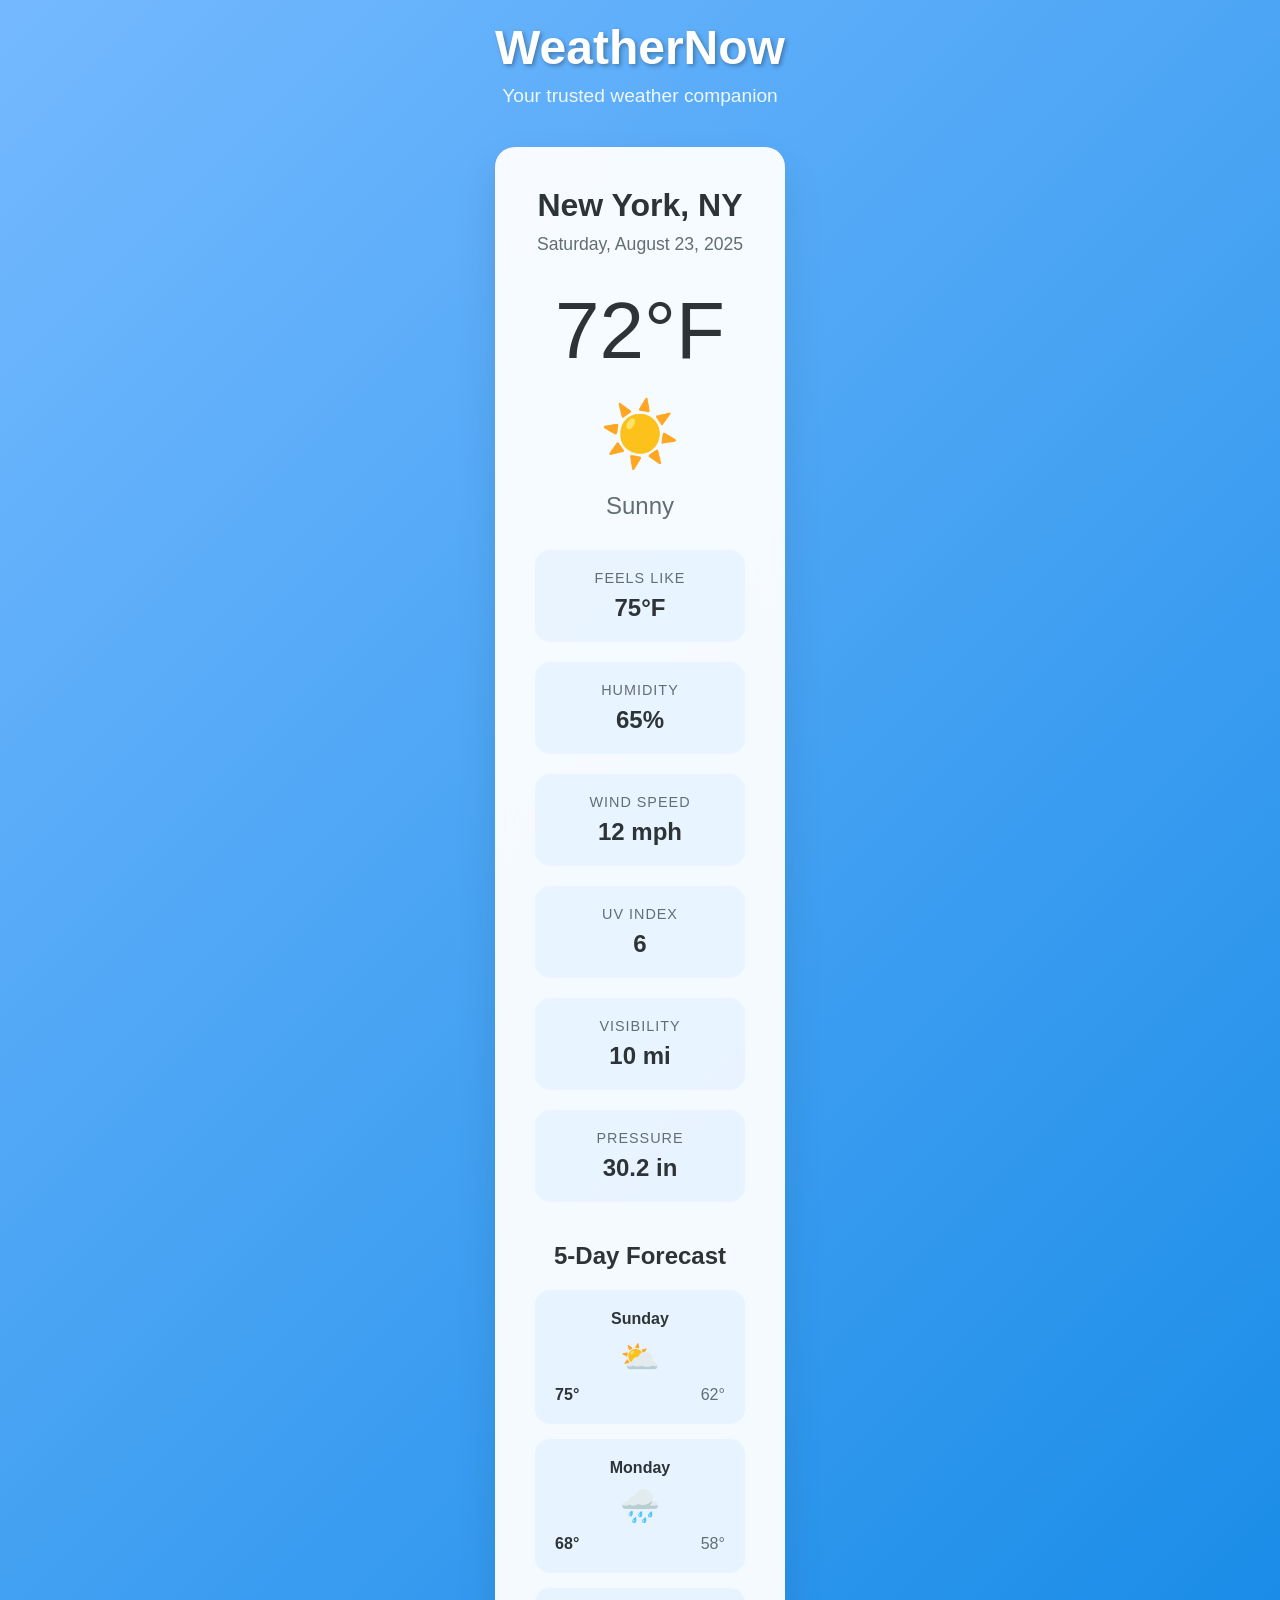
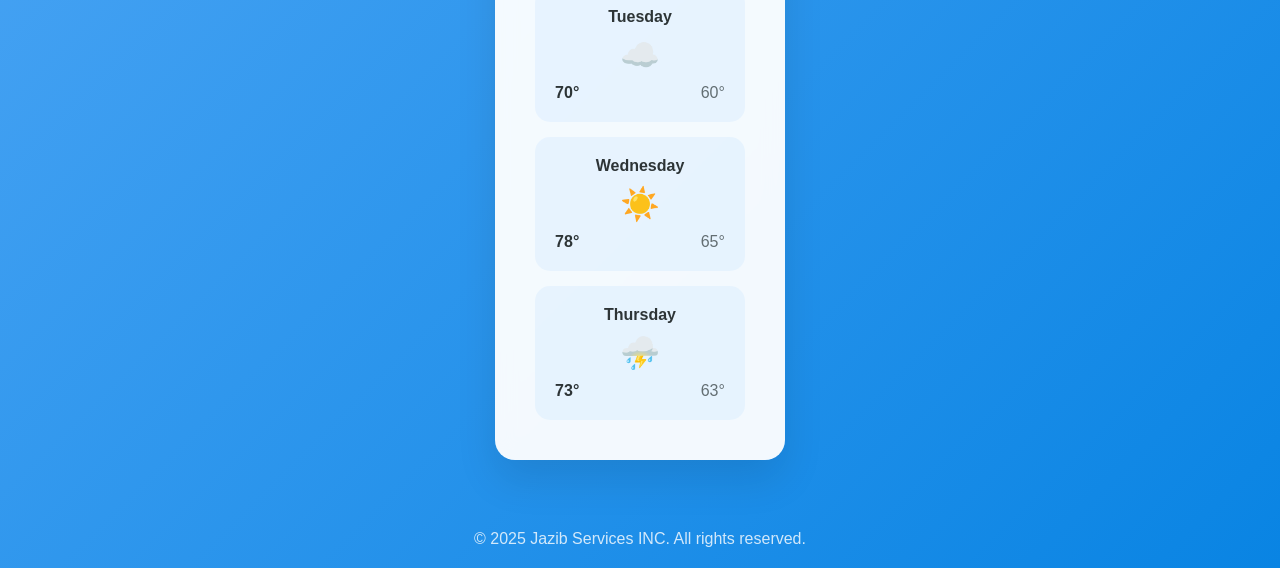
==== static/index.html @ f712b015 "making a weather app" ====
<!DOCTYPE html>
<html lang="en">
<head>
    <meta charset="UTF-8">
    <meta name="viewport" content="width=device-width, initial-scale=1.0">
    <title>WeatherNow - Your Local Weather</title>
    <link rel="stylesheet" href="/static/style.css">
    <link href="https://fonts.googleapis.com/css2?family=Roboto:wght@400    ;700&display=swap" rel="stylesheet">    
</head>
<body>
    <div class="container">
        <header>
            <h1>WeatherNow</h1>
            <p class="subtitle">Your trusted weather companion</p>
        </header>

        <main class="weather-card">
            <div class="current-weather">
                <div class="location">New York, NY</div>
                <div class="date">Saturday, August 23, 2025</div>
                
                <div class="main-temp">72°F</div>
                <div class="weather-icon sunny"></div>
                <div class="weather-desc">Sunny</div>

                <div class="weather-details">
                    <div class="detail-item">
                        <div class="detail-label">Feels Like</div>
                        <div class="detail-value">75°F</div>
                    </div>
                    <div class="detail-item">
                        <div class="detail-label">Humidity</div>
                        <div class="detail-value">65%</div>
                    </div>
                    <div class="detail-item">
                        <div class="detail-label">Wind Speed</div>
                        <div class="detail-value">12 mph</div>
                    </div>
                    <div class="detail-item">
                        <div class="detail-label">UV Index</div>
                        <div class="detail-value">6</div>
                    </div>
                    <div class="detail-item">
                        <div class="detail-label">Visibility</div>
                        <div class="detail-value">10 mi</div>
                    </div>
                    <div class="detail-item">
                        <div class="detail-label">Pressure</div>
                        <div class="detail-value">30.2 in</div>
                    </div>
                </div>
            </div>

            <div class="forecast">
                <h2 class="forecast-title">5-Day Forecast</h2>
                <div class="forecast-grid">
                    <div class="forecast-item">
                        <div class="forecast-day">Sunday</div>
                        <div class="forecast-icon partly-cloudy"></div>
                        <div class="forecast-temps">
                            <span class="high-temp">75°</span>
                            <span class="low-temp">62°</span>
                        </div>
                    </div>
                    <div class="forecast-item">
                        <div class="forecast-day">Monday</div>
                        <div class="forecast-icon rainy"></div>
                        <div class="forecast-temps">
                            <span class="high-temp">68°</span>
                            <span class="low-temp">58°</span>
                        </div>
                    </div>
                    <div class="forecast-item">
                        <div class="forecast-day">Tuesday</div>
                        <div class="forecast-icon cloudy"></div>
                        <div class="forecast-temps">
                            <span class="high-temp">70°</span>
                            <span class="low-temp">60°</span>
                        </div>
                    </div>
                    <div class="forecast-item">
                        <div class="forecast-day">Wednesday</div>
                        <div class="forecast-icon sunny"></div>
                        <div class="forecast-temps">
                            <span class="high-temp">78°</span>
                            <span class="low-temp">65°</span>
                        </div>
                    </div>
                    <div class="forecast-item">
                        <div class="forecast-day">Thursday</div>
                        <div class="forecast-icon thunderstorm"></div>
                        <div class="forecast-temps">
                            <span class="high-temp">73°</span>
                            <span class="low-temp">63°</span>
                        </div>
                    </div>
                </div>
            </div>
        </main>
    </div>

    <footer>
        <p>&copy; 2025 Jazib Services INC. All rights reserved.</p>
    </footer>
    <script src="/static/app.js"></script>
</body>
</html>
---- static/style.css ----
* {
            margin: 0;
            padding: 0;
            box-sizing: border-box;
        }

        body {
            font-family: 'Segoe UI', Tahoma, Geneva, Verdana, sans-serif;
            background: linear-gradient(135deg, #74b9ff 0%, #0984e3 100%);
            min-height: 100vh;
            display: flex;
            flex-direction: column;
            color: #333;
        }

        .container {
            max-width: 1200px;
            margin: 0 auto;
            padding: 20px;
            flex: 1;
        }

        header {
            text-align: center;
            margin-bottom: 40px;
        }

        h1 {
            color: white;
            font-size: 3rem;
            margin-bottom: 10px;
            text-shadow: 2px 2px 4px rgba(0,0,0,0.3);
        }

        .subtitle {
            color: rgba(255,255,255,0.9);
            font-size: 1.2rem;
        }

        .weather-card {
            background: rgba(255,255,255,0.95);
            border-radius: 20px;
            padding: 40px;
            box-shadow: 0 20px 40px rgba(0,0,0,0.1);
            backdrop-filter: blur(10px);
            margin-bottom: 30px;
        }

        .current-weather {
            text-align: center;
            margin-bottom: 40px;
        }

        .location {
            font-size: 2rem;
            font-weight: 600;
            margin-bottom: 10px;
            color: #2d3436;
        }

        .date {
            color: #636e72;
            font-size: 1.1rem;
            margin-bottom: 30px;
        }

        .main-temp {
            font-size: 5rem;
            font-weight: 300;
            color: #2d3436;
            margin-bottom: 20px;
        }

        .weather-icon {
            font-size: 4rem;
            margin: 20px 0;
        }

        .weather-desc {
            font-size: 1.5rem;
            color: #636e72;
            margin-bottom: 30px;
            text-transform: capitalize;
        }

        .weather-details {
            display: grid;
            grid-template-columns: repeat(auto-fit, minmax(200px, 1fr));
            gap: 20px;
            margin-top: 30px;
        }

        .detail-item {
            background: rgba(116, 185, 255, 0.1);
            padding: 20px;
            border-radius: 15px;
            text-align: center;
        }

        .detail-label {
            color: #636e72;
            font-size: 0.9rem;
            margin-bottom: 8px;
            text-transform: uppercase;
            letter-spacing: 1px;
        }

        .detail-value {
            font-size: 1.5rem;
            font-weight: 600;
            color: #2d3436;
        }

        .forecast {
            margin-top: 40px;
        }

        .forecast-title {
            font-size: 1.5rem;
            margin-bottom: 20px;
            color: #2d3436;
            text-align: center;
        }

        .forecast-grid {
            display: grid;
            grid-template-columns: repeat(auto-fit, minmax(150px, 1fr));
            gap: 15px;
        }

        .forecast-item {
            background: rgba(116, 185, 255, 0.1);
            padding: 20px;
            border-radius: 15px;
            text-align: center;
            transition: transform 0.3s ease;
        }

        .forecast-item:hover {
            transform: translateY(-5px);
        }

        .forecast-day {
            font-weight: 600;
            margin-bottom: 10px;
            color: #2d3436;
        }

        .forecast-icon {
            font-size: 2rem;
            margin: 10px 0;
        }

        .forecast-temps {
            display: flex;
            justify-content: space-between;
            align-items: center;
        }

        .high-temp {
            font-weight: 600;
            color: #2d3436;
        }

        .low-temp {
            color: #636e72;
        }

        footer {
            text-align: center;
            padding: 20px;
            color: rgba(255,255,255,0.8);
            margin-top: auto;
        }

        @media (max-width: 768px) {
            .container {
                padding: 10px;
            }

            h1 {
                font-size: 2.5rem;
            }

            .main-temp {
                font-size: 4rem;
            }

            .weather-card {
                padding: 30px 20px;
            }

            .weather-details {
                grid-template-columns: repeat(2, 1fr);
            }

            .forecast-grid {
                grid-template-columns: repeat(2, 1fr);
            }
        }

        @media (max-width: 480px) {
            .weather-details {
                grid-template-columns: 1fr;
            }

            .forecast-grid {
                grid-template-columns: 1fr;
            }
        }

        /* Weather Icons using CSS */
        .sunny::before { content: "☀️"; }
        .cloudy::before { content: "☁️"; }
        .rainy::before { content: "🌧️"; }
        .snowy::before { content: "❄️"; }
        .partly-cloudy::before { content: "⛅"; }
        .thunderstorm::before { content: "⛈️"; }
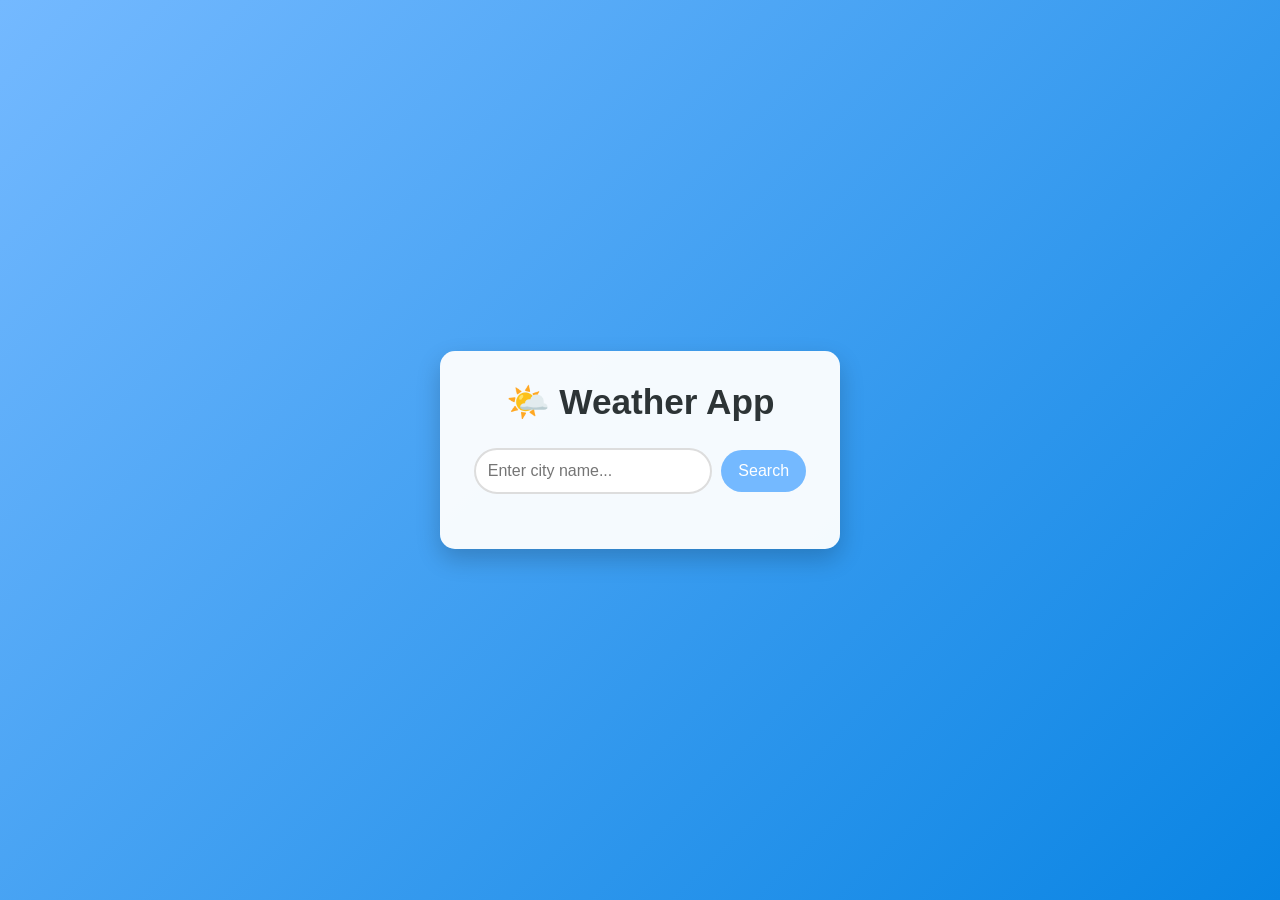
==== commit fd96ec7c: "made a weather app" ====
--- a/static/index.html
+++ b/static/index.html
@@ -3,105 +3,42 @@
 <head>
     <meta charset="UTF-8">
     <meta name="viewport" content="width=device-width, initial-scale=1.0">
-    <title>WeatherNow - Your Local Weather</title>
+    <title>Weather App</title>
     <link rel="stylesheet" href="/static/style.css">
-    <link href="https://fonts.googleapis.com/css2?family=Roboto:wght@400    ;700&display=swap" rel="stylesheet">    
 </head>
 <body>
     <div class="container">
-        <header>
-            <h1>WeatherNow</h1>
-            <p class="subtitle">Your trusted weather companion</p>
-        </header>
+        <h1>🌤️ Weather App</h1>
+        
+        <div class="search-container">
+            <input type="text" id="cityInput" placeholder="Enter city name..." />
+            <button onclick="getWeather()">Search</button>
+        </div>
 
-        <main class="weather-card">
-            <div class="current-weather">
-                <div class="location">New York, NY</div>
-                <div class="date">Saturday, August 23, 2025</div>
-                
-                <div class="main-temp">72°F</div>
-                <div class="weather-icon sunny"></div>
-                <div class="weather-desc">Sunny</div>
+        <div class="loading" id="loading">
+            <p>🔄 Loading weather data...</p>
+        </div>
 
-                <div class="weather-details">
-                    <div class="detail-item">
-                        <div class="detail-label">Feels Like</div>
-                        <div class="detail-value">75°F</div>
-                    </div>
-                    <div class="detail-item">
-                        <div class="detail-label">Humidity</div>
-                        <div class="detail-value">65%</div>
-                    </div>
-                    <div class="detail-item">
-                        <div class="detail-label">Wind Speed</div>
-                        <div class="detail-value">12 mph</div>
-                    </div>
-                    <div class="detail-item">
-                        <div class="detail-label">UV Index</div>
-                        <div class="detail-value">6</div>
-                    </div>
-                    <div class="detail-item">
-                        <div class="detail-label">Visibility</div>
-                        <div class="detail-value">10 mi</div>
-                    </div>
-                    <div class="detail-item">
-                        <div class="detail-label">Pressure</div>
-                        <div class="detail-value">30.2 in</div>
-                    </div>
+        <div class="error" id="error"></div>
+
+        <div class="weather-info" id="weatherInfo">
+            <div class="city-name" id="cityName"></div>
+            <img class="weather-icon" id="weatherIcon" src="" alt="Weather icon">
+            <div class="temperature" id="temperature"></div>
+            <div class="description" id="description"></div>
+            
+            <div class="details">
+                <div class="detail-item">
+                    <div class="detail-label">💧 Humidity</div>
+                    <div class="detail-value" id="humidity"></div>
+                </div>
+                <div class="detail-item">
+                    <div class="detail-label">💨 Wind Speed</div>
+                    <div class="detail-value" id="windSpeed"></div>
                 </div>
             </div>
-
-            <div class="forecast">
-                <h2 class="forecast-title">5-Day Forecast</h2>
-                <div class="forecast-grid">
-                    <div class="forecast-item">
-                        <div class="forecast-day">Sunday</div>
-                        <div class="forecast-icon partly-cloudy"></div>
-                        <div class="forecast-temps">
-                            <span class="high-temp">75°</span>
-                            <span class="low-temp">62°</span>
-                        </div>
-                    </div>
-                    <div class="forecast-item">
-                        <div class="forecast-day">Monday</div>
-                        <div class="forecast-icon rainy"></div>
-                        <div class="forecast-temps">
-                            <span class="high-temp">68°</span>
-                            <span class="low-temp">58°</span>
-                        </div>
-                    </div>
-                    <div class="forecast-item">
-                        <div class="forecast-day">Tuesday</div>
-                        <div class="forecast-icon cloudy"></div>
-                        <div class="forecast-temps">
-                            <span class="high-temp">70°</span>
-                            <span class="low-temp">60°</span>
-                        </div>
-                    </div>
-                    <div class="forecast-item">
-                        <div class="forecast-day">Wednesday</div>
-                        <div class="forecast-icon sunny"></div>
-                        <div class="forecast-temps">
-                            <span class="high-temp">78°</span>
-                            <span class="low-temp">65°</span>
-                        </div>
-                    </div>
-                    <div class="forecast-item">
-                        <div class="forecast-day">Thursday</div>
-                        <div class="forecast-icon thunderstorm"></div>
-                        <div class="forecast-temps">
-                            <span class="high-temp">73°</span>
-                            <span class="low-temp">63°</span>
-                        </div>
-                    </div>
-                </div>
-            </div>
-        </main>
+        </div>
     </div>
-
-    <footer>
-        <p>&copy; 2025 Jazib Services INC. All rights reserved.</p>
-    </footer>
     <script src="/static/app.js"></script>
 </body>
 </html>
--- a/static/style.css
+++ b/static/style.css
@@ -1,218 +1,160 @@
-   * {
+  * {
             margin: 0;
             padding: 0;
             box-sizing: border-box;
         }
 
         body {
-            font-family: 'Segoe UI', Tahoma, Geneva, Verdana, sans-serif;
-            background: linear-gradient(135deg, #74b9ff 0%, #0984e3 100%);
+            font-family: 'Arial', sans-serif;
+            background: linear-gradient(135deg, #74b9ff, #0984e3);
             min-height: 100vh;
             display: flex;
-            flex-direction: column;
-            color: #333;
+            justify-content: center;
+            align-items: center;
+            padding: 20px;
         }
 
         .container {
-            max-width: 1200px;
-            margin: 0 auto;
-            padding: 20px;
-            flex: 1;
-        }
-
-        header {
+            background: rgba(255, 255, 255, 0.95);
+            padding: 30px;
+            border-radius: 15px;
+            box-shadow: 0 10px 25px rgba(0, 0, 0, 0.2);
             text-align: center;
-            margin-bottom: 40px;
+            max-width: 400px;
+            width: 100%;
         }
 
         h1 {
-            color: white;
-            font-size: 3rem;
-            margin-bottom: 10px;
-            text-shadow: 2px 2px 4px rgba(0,0,0,0.3);
+            color: #2d3436;
+            margin-bottom: 25px;
+            font-size: 2.2em;
         }
 
-        .subtitle {
-            color: rgba(255,255,255,0.9);
-            font-size: 1.2rem;
+        .search-container {
+            margin-bottom: 25px;
         }
 
-        .weather-card {
-            background: rgba(255,255,255,0.95);
-            border-radius: 20px;
-            padding: 40px;
-            box-shadow: 0 20px 40px rgba(0,0,0,0.1);
-            backdrop-filter: blur(10px);
-            margin-bottom: 30px;
+        input[type="text"] {
+            width: 70%;
+            padding: 12px;
+            border: 2px solid #ddd;
+            border-radius: 25px;
+            font-size: 16px;
+            outline: none;
+            transition: border-color 0.3s;
         }
 
-        .current-weather {
-            text-align: center;
-            margin-bottom: 40px;
+        input[type="text"]:focus {
+            border-color: #74b9ff;
         }
 
-        .location {
-            font-size: 2rem;
-            font-weight: 600;
-            margin-bottom: 10px;
-            color: #2d3436;
+        button {
+            width: 25%;
+            padding: 12px;
+            margin-left: 5px;
+            background: #74b9ff;
+            color: white;
+            border: none;
+            border-radius: 25px;
+            font-size: 16px;
+            cursor: pointer;
+            transition: background-color 0.3s;
         }
 
-        .date {
-            color: #636e72;
-            font-size: 1.1rem;
-            margin-bottom: 30px;
+        button:hover {
+            background: #0984e3;
         }
 
-        .main-temp {
-            font-size: 5rem;
-            font-weight: 300;
+        button:disabled {
+            background: #ccc;
+            cursor: not-allowed;
+        }
+
+        .weather-info {
+            display: none;
+            margin-top: 25px;
+            padding: 20px;
+            background: #f8f9fa;
+            border-radius: 10px;
+        }
+
+        .weather-info.show {
+            display: block;
+            animation: fadeIn 0.5s ease-in;
+        }
+
+        @keyframes fadeIn {
+            from { opacity: 0; transform: translateY(10px); }
+            to { opacity: 1; transform: translateY(0); }
+        }
+
+        .city-name {
+            font-size: 1.8em;
             color: #2d3436;
-            margin-bottom: 20px;
+            margin-bottom: 10px;
+        }
+
+        .temperature {
+            font-size: 3em;
+            color: #74b9ff;
+            font-weight: bold;
+            margin: 10px 0;
+        }
+
+        .description {
+            font-size: 1.2em;
+            color: #636e72;
+            text-transform: capitalize;
+            margin-bottom: 15px;
         }
 
         .weather-icon {
-            font-size: 4rem;
-            margin: 20px 0;
+            width: 80px;
+            height: 80px;
+            margin: 10px 0;
         }
 
-        .weather-desc {
-            font-size: 1.5rem;
-            color: #636e72;
-            margin-bottom: 30px;
-            text-transform: capitalize;
-        }
-
-        .weather-details {
-            display: grid;
-            grid-template-columns: repeat(auto-fit, minmax(200px, 1fr));
-            gap: 20px;
-            margin-top: 30px;
+        .details {
+            display: flex;
+            justify-content: space-around;
+            margin-top: 15px;
         }
 
         .detail-item {
-            background: rgba(116, 185, 255, 0.1);
-            padding: 20px;
-            border-radius: 15px;
             text-align: center;
         }
 
         .detail-label {
+            font-size: 0.9em;
             color: #636e72;
-            font-size: 0.9rem;
-            margin-bottom: 8px;
-            text-transform: uppercase;
-            letter-spacing: 1px;
+            margin-bottom: 5px;
         }
 
         .detail-value {
-            font-size: 1.5rem;
-            font-weight: 600;
+            font-size: 1.1em;
+            font-weight: bold;
             color: #2d3436;
         }
 
-        .forecast {
-            margin-top: 40px;
+        .error {
+            color: #d63031;
+            background: #fab1a0;
+            padding: 15px;
+            border-radius: 8px;
+            margin-top: 15px;
+            display: none;
         }
 
-        .forecast-title {
-            font-size: 1.5rem;
-            margin-bottom: 20px;
-            color: #2d3436;
-            text-align: center;
+        .error.show {
+            display: block;
         }
 
-        .forecast-grid {
-            display: grid;
-            grid-template-columns: repeat(auto-fit, minmax(150px, 1fr));
-            gap: 15px;
+        .loading {
+            display: none;
+            color: #74b9ff;
+            margin-top: 15px;
         }
 
-        .forecast-item {
-            background: rgba(116, 185, 255, 0.1);
-            padding: 20px;
-            border-radius: 15px;
-            text-align: center;
-            transition: transform 0.3s ease;
-        }
-
-        .forecast-item:hover {
-            transform: translateY(-5px);
-        }
-
-        .forecast-day {
-            font-weight: 600;
-            margin-bottom: 10px;
-            color: #2d3436;
-        }
-
-        .forecast-icon {
-            font-size: 2rem;
-            margin: 10px 0;
-        }
-
-        .forecast-temps {
-            display: flex;
-            justify-content: space-between;
-            align-items: center;
-        }
-
-        .high-temp {
-            font-weight: 600;
-            color: #2d3436;
-        }
-
-        .low-temp {
-            color: #636e72;
-        }
-
-        footer {
-            text-align: center;
-            padding: 20px;
-            color: rgba(255,255,255,0.8);
-            margin-top: auto;
-        }
-
-        @media (max-width: 768px) {
-            .container {
-                padding: 10px;
-            }
-
-            h1 {
-                font-size: 2.5rem;
-            }
-
-            .main-temp {
-                font-size: 4rem;
-            }
-
-            .weather-card {
-                padding: 30px 20px;
-            }
-
-            .weather-details {
-                grid-template-columns: repeat(2, 1fr);
-            }
-
-            .forecast-grid {
-                grid-template-columns: repeat(2, 1fr);
-            }
-        }
-
-        @media (max-width: 480px) {
-            .weather-details {
-                grid-template-columns: 1fr;
-            }
-
-            .forecast-grid {
-                grid-template-columns: 1fr;
-            }
-        }
-
-        /* Weather Icons using CSS */
-        .sunny::before { content: "☀️"; }
-        .cloudy::before { content: "☁️"; }
-        .rainy::before { content: "🌧️"; }
-        .snowy::before { content: "❄️"; }
-        .partly-cloudy::before { content: "⛅"; }
-        .thunderstorm::before { content: "⛈️"; }+        .loading.show {
+            display: block;
+        }
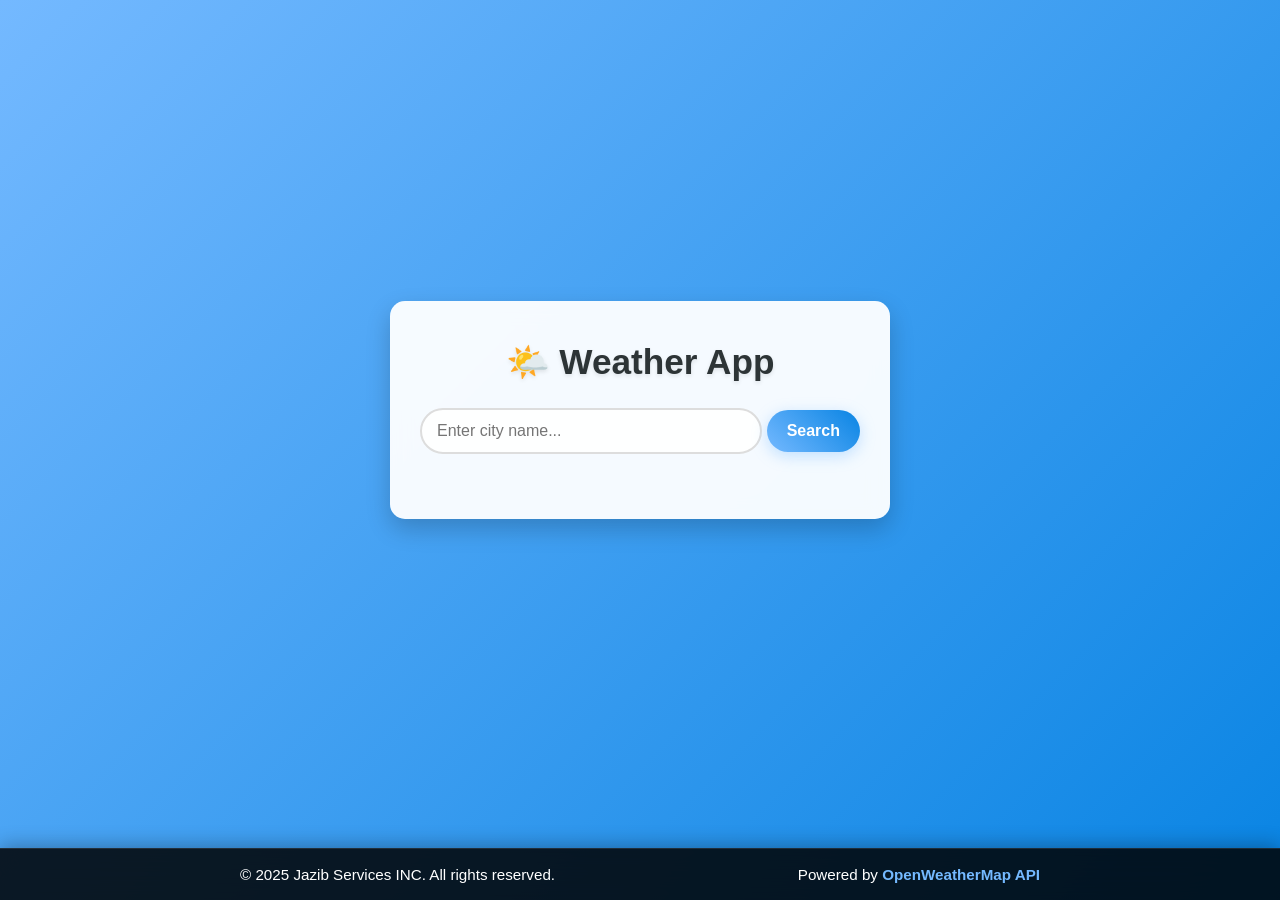
==== commit a42384d2: "pushing" ====
--- a/static/index.html
+++ b/static/index.html
@@ -39,6 +39,14 @@
             </div>
         </div>
     </div>
+
+    <footer class="footer">
+        <div class="footer-content">
+            <p>&copy; 2025 Jazib Services INC. All rights reserved.</p>
+            <p>Powered by <a href="https://openweathermap.org/" target="_blank" rel="noopener">OpenWeatherMap API</a></p>
+        </div>
+    </footer>
+
     <script src="/static/app.js"></script>
 </body>
 </html>
--- a/static/style.css
+++ b/static/style.css
@@ -1,160 +1,521 @@
-  * {
-            margin: 0;
-            padding: 0;
-            box-sizing: border-box;
-        }
-
-        body {
-            font-family: 'Arial', sans-serif;
-            background: linear-gradient(135deg, #74b9ff, #0984e3);
-            min-height: 100vh;
-            display: flex;
-            justify-content: center;
-            align-items: center;
-            padding: 20px;
-        }
-
-        .container {
-            background: rgba(255, 255, 255, 0.95);
-            padding: 30px;
-            border-radius: 15px;
-            box-shadow: 0 10px 25px rgba(0, 0, 0, 0.2);
-            text-align: center;
-            max-width: 400px;
-            width: 100%;
-        }
-
-        h1 {
-            color: #2d3436;
-            margin-bottom: 25px;
-            font-size: 2.2em;
-        }
-
-        .search-container {
-            margin-bottom: 25px;
-        }
-
-        input[type="text"] {
-            width: 70%;
-            padding: 12px;
-            border: 2px solid #ddd;
-            border-radius: 25px;
-            font-size: 16px;
-            outline: none;
-            transition: border-color 0.3s;
-        }
-
-        input[type="text"]:focus {
-            border-color: #74b9ff;
-        }
-
-        button {
-            width: 25%;
-            padding: 12px;
-            margin-left: 5px;
-            background: #74b9ff;
-            color: white;
-            border: none;
-            border-radius: 25px;
-            font-size: 16px;
-            cursor: pointer;
-            transition: background-color 0.3s;
-        }
-
-        button:hover {
-            background: #0984e3;
-        }
-
-        button:disabled {
-            background: #ccc;
-            cursor: not-allowed;
-        }
-
-        .weather-info {
-            display: none;
-            margin-top: 25px;
-            padding: 20px;
-            background: #f8f9fa;
-            border-radius: 10px;
-        }
-
-        .weather-info.show {
-            display: block;
-            animation: fadeIn 0.5s ease-in;
-        }
-
-        @keyframes fadeIn {
-            from { opacity: 0; transform: translateY(10px); }
-            to { opacity: 1; transform: translateY(0); }
-        }
-
-        .city-name {
-            font-size: 1.8em;
-            color: #2d3436;
-            margin-bottom: 10px;
-        }
-
-        .temperature {
-            font-size: 3em;
-            color: #74b9ff;
-            font-weight: bold;
-            margin: 10px 0;
-        }
-
-        .description {
-            font-size: 1.2em;
-            color: #636e72;
-            text-transform: capitalize;
-            margin-bottom: 15px;
-        }
-
-        .weather-icon {
-            width: 80px;
-            height: 80px;
-            margin: 10px 0;
-        }
-
-        .details {
-            display: flex;
-            justify-content: space-around;
-            margin-top: 15px;
-        }
-
-        .detail-item {
-            text-align: center;
-        }
-
-        .detail-label {
-            font-size: 0.9em;
-            color: #636e72;
-            margin-bottom: 5px;
-        }
-
-        .detail-value {
-            font-size: 1.1em;
-            font-weight: bold;
-            color: #2d3436;
-        }
-
-        .error {
-            color: #d63031;
-            background: #fab1a0;
-            padding: 15px;
-            border-radius: 8px;
-            margin-top: 15px;
-            display: none;
-        }
-
-        .error.show {
-            display: block;
-        }
-
-        .loading {
-            display: none;
-            color: #74b9ff;
-            margin-top: 15px;
-        }
-
-        .loading.show {
-            display: block;
-        }+/* all styling done by CLAUD AI */
+*
+ {
+    margin: 0;
+    padding: 0;
+    box-sizing: border-box;
+}
+
+body {
+    font-family: 'Arial', sans-serif;
+    background: linear-gradient(135deg, #74b9ff, #0984e3);
+    min-height: 100vh;
+    display: flex;
+    flex-direction: column;
+    justify-content: center;
+    align-items: center;
+    padding: 20px 20px 100px 20px; /* Added bottom padding for footer */
+    position: relative;
+}
+
+.container {
+    background: rgba(255, 255, 255, 0.95);
+    padding: 30px;
+    border-radius: 15px;
+    box-shadow: 0 10px 25px rgba(0, 0, 0, 0.2);
+    text-align: center;
+    max-width: 400px;
+    width: 100%;
+    margin: auto;
+    backdrop-filter: blur(10px);
+    transition: transform 0.3s ease;
+}
+
+.container:hover {
+    transform: translateY(-2px);
+}
+
+h1 {
+    color: #2d3436;
+    margin-bottom: 25px;
+    font-size: 2.2em;
+    font-weight: bold;
+    text-shadow: 0 2px 4px rgba(0, 0, 0, 0.1);
+}
+
+.search-container {
+    margin-bottom: 25px;
+    display: flex;
+    gap: 5px;
+    align-items: center;
+}
+
+input[type="text"] {
+    flex: 1;
+    padding: 12px 15px;
+    border: 2px solid #ddd;
+    border-radius: 25px;
+    font-size: 16px;
+    outline: none;
+    transition: all 0.3s ease;
+    background: rgba(255, 255, 255, 0.9);
+}
+
+input[type="text"]:focus {
+    border-color: #74b9ff;
+    box-shadow: 0 0 0 3px rgba(116, 185, 255, 0.2);
+    background: white;
+}
+
+button {
+    padding: 12px 20px;
+    background: linear-gradient(45deg, #74b9ff, #0984e3);
+    color: white;
+    border: none;
+    border-radius: 25px;
+    font-size: 16px;
+    font-weight: 600;
+    cursor: pointer;
+    transition: all 0.3s ease;
+    box-shadow: 0 4px 15px rgba(116, 185, 255, 0.4);
+    min-width: 80px;
+}
+
+button:hover {
+    background: linear-gradient(45deg, #0984e3, #74b9ff);
+    transform: translateY(-2px);
+    box-shadow: 0 6px 20px rgba(116, 185, 255, 0.6);
+}
+
+button:active {
+    transform: translateY(0);
+}
+
+button:disabled {
+    background: #ccc;
+    cursor: not-allowed;
+    transform: none;
+    box-shadow: none;
+}
+
+.weather-info {
+    display: none;
+    margin-top: 25px;
+    padding: 20px;
+    background: linear-gradient(135deg, #f8f9fa, #e9ecef);
+    border-radius: 15px;
+    border: 1px solid rgba(116, 185, 255, 0.2);
+}
+
+.weather-info.show {
+    display: block;
+    animation: fadeIn 0.6s ease-in-out;
+}
+
+@keyframes fadeIn {
+    from { 
+        opacity: 0; 
+        transform: translateY(20px); 
+    }
+    to { 
+        opacity: 1; 
+        transform: translateY(0); 
+    }
+}
+
+.city-name {
+    font-size: 1.8em;
+    color: #2d3436;
+    margin-bottom: 10px;
+    font-weight: bold;
+}
+
+.temperature {
+    font-size: 3em;
+    background: linear-gradient(45deg, #74b9ff, #0984e3);
+    -webkit-background-clip: text;
+    -webkit-text-fill-color: transparent;
+    background-clip: text;
+    font-weight: bold;
+    margin: 10px 0;
+    text-shadow: 2px 2px 4px rgba(0, 0, 0, 0.1);
+}
+
+.description {
+    font-size: 1.2em;
+    color: #636e72;
+    text-transform: capitalize;
+    margin-bottom: 15px;
+    font-style: italic;
+}
+
+.weather-icon {
+    width: 80px;
+    height: 80px;
+    margin: 10px 0;
+    filter: drop-shadow(0 4px 8px rgba(0, 0, 0, 0.2));
+    transition: transform 0.3s ease;
+}
+
+.weather-icon:hover {
+    transform: scale(1.1) rotate(5deg);
+}
+
+.details {
+    display: flex;
+    justify-content: space-around;
+    margin-top: 15px;
+    gap: 15px;
+}
+
+.detail-item {
+    text-align: center;
+    flex: 1;
+    padding: 10px;
+    background: rgba(255, 255, 255, 0.7);
+    border-radius: 10px;
+    transition: transform 0.3s ease;
+}
+
+.detail-item:hover {
+    transform: translateY(-2px);
+    background: rgba(255, 255, 255, 0.9);
+}
+
+.detail-label {
+    font-size: 0.9em;
+    color: #636e72;
+    margin-bottom: 5px;
+    font-weight: 600;
+}
+
+.detail-value {
+    font-size: 1.1em;
+    font-weight: bold;
+    color: #2d3436;
+}
+
+.error {
+    color: #d63031;
+    background: linear-gradient(135deg, #fab1a0, #e17055);
+    padding: 15px;
+    border-radius: 10px;
+    margin-top: 15px;
+    display: none;
+    box-shadow: 0 4px 15px rgba(214, 48, 49, 0.3);
+    font-weight: 600;
+}
+
+.error.show {
+    display: block;
+    animation: shake 0.5s ease-in-out;
+}
+
+@keyframes shake {
+    0%, 100% { transform: translateX(0); }
+    25% { transform: translateX(-5px); }
+    75% { transform: translateX(5px); }
+}
+
+.loading {
+    display: none;
+    color: #74b9ff;
+    margin-top: 15px;
+    font-weight: 600;
+}
+
+.loading.show {
+    display: block;
+    animation: pulse 1.5s ease-in-out infinite;
+}
+
+@keyframes pulse {
+    0%, 100% { opacity: 1; }
+    50% { opacity: 0.5; }
+}
+
+/* Footer Styles */
+.footer {
+    position: fixed;
+    bottom: 0;
+    left: 0;
+    right: 0;
+    width: 100%;
+    background: rgba(0, 0, 0, 0.85);
+    backdrop-filter: blur(15px);
+    -webkit-backdrop-filter: blur(15px);
+    border-top: 1px solid rgba(255, 255, 255, 0.1);
+    padding: 15px 20px;
+    text-align: center;
+    color: white;
+    font-size: 0.9em;
+    z-index: 1000;
+    box-shadow: 0 -2px 20px rgba(0, 0, 0, 0.3);
+}
+
+.footer-content {
+    max-width: 800px;
+    margin: 0 auto;
+    display: flex;
+    flex-direction: column;
+    gap: 5px;
+}
+
+.footer-content p {
+    margin: 0;
+    line-height: 1.4;
+    font-weight: 500;
+}
+
+.footer a {
+    color: #74b9ff;
+    text-decoration: none;
+    transition: all 0.3s ease;
+    font-weight: 600;
+    position: relative;
+}
+
+.footer a::after {
+    content: '';
+    position: absolute;
+    width: 0;
+    height: 2px;
+    bottom: -2px;
+    left: 0;
+    background: linear-gradient(45deg, #74b9ff, #0984e3);
+    transition: width 0.3s ease;
+}
+
+.footer a:hover {
+    color: #0984e3;
+    text-shadow: 0 0 10px rgba(116, 185, 255, 0.5);
+}
+
+.footer a:hover::after {
+    width: 100%;
+}
+
+/* Responsive Design */
+/* Mobile Phones (Portrait) */
+@media (max-width: 480px) {
+    body {
+        padding: 15px 15px 120px 15px;
+    }
+    
+    .container {
+        padding: 20px 15px;
+        max-width: 100%;
+        margin: 10px 0;
+    }
+    
+    h1 {
+        font-size: 1.8em;
+        margin-bottom: 20px;
+    }
+    
+    .search-container {
+        flex-direction: column;
+        gap: 10px;
+    }
+    
+    input[type="text"] {
+        width: 100%;
+        font-size: 16px; /* Prevents zoom on iOS */
+    }
+    
+    button {
+        width: 100%;
+        padding: 12px;
+        font-size: 16px;
+    }
+    
+    .temperature {
+        font-size: 2.5em;
+    }
+    
+    .city-name {
+        font-size: 1.5em;
+    }
+    
+    .details {
+        flex-direction: column;
+        gap: 10px;
+    }
+    
+    .detail-item {
+        padding: 8px;
+    }
+    
+    .weather-icon {
+        width: 60px;
+        height: 60px;
+    }
+    
+    .footer {
+        padding: 12px 15px;
+        font-size: 0.8em;
+    }
+    
+    .footer-content {
+        gap: 3px;
+    }
+}
+
+/* Mobile Phones (Landscape) and Small Tablets */
+@media (min-width: 481px) and (max-width: 768px) {
+    body {
+        padding: 20px 20px 100px 20px;
+    }
+    
+    .container {
+        padding: 25px 20px;
+        max-width: 500px;
+    }
+    
+    h1 {
+        font-size: 2em;
+    }
+    
+    .search-container {
+        gap: 8px;
+    }
+    
+    input[type="text"] {
+        font-size: 16px;
+    }
+    
+    .temperature {
+        font-size: 2.8em;
+    }
+    
+    .details {
+        gap: 12px;
+    }
+    
+    .footer {
+        padding: 14px 20px;
+        font-size: 0.85em;
+    }
+}
+
+/* Tablets */
+@media (min-width: 769px) and (max-width: 1024px) {
+    .container {
+        max-width: 450px;
+        padding: 35px 25px;
+    }
+    
+    .footer-content {
+        flex-direction: row;
+        justify-content: space-between;
+        align-items: center;
+        gap: 20px;
+    }
+}
+
+/* Large Screens */
+@media (min-width: 1025px) {
+    .container {
+        max-width: 500px;
+        padding: 40px 30px;
+    }
+    
+    .footer-content {
+        flex-direction: row;
+        justify-content: space-between;
+        align-items: center;
+        gap: 30px;
+    }
+    
+    .footer {
+        font-size: 0.95em;
+    }
+}
+
+/* High DPI Displays */
+@media (-webkit-min-device-pixel-ratio: 2), (min-resolution: 192dpi) {
+    .weather-icon {
+        image-rendering: -webkit-optimize-contrast;
+    }
+}
+
+/* Dark Mode Support */
+@media (prefers-color-scheme: dark) {
+    .container {
+        background: rgba(45, 52, 54, 0.95);
+        color: #ddd;
+    }
+    
+    h1 {
+        color: #ddd;
+    }
+    
+    input[type="text"] {
+        background: rgba(99, 110, 114, 0.3);
+        color: #ddd;
+        border-color: #636e72;
+    }
+    
+    input[type="text"]::placeholder {
+        color: #b2bec3;
+    }
+    
+    .weather-info {
+        background: linear-gradient(135deg, #636e72, #2d3436);
+        color: #ddd;
+    }
+    
+    .city-name {
+        color: #ddd;
+    }
+    
+    .detail-item {
+        background: rgba(99, 110, 114, 0.3);
+        color: #ddd;
+    }
+    
+    .detail-value {
+        color: #ddd;
+    }
+}
+
+/* Accessibility Improvements */
+@media (prefers-reduced-motion: reduce) {
+    * {
+        animation-duration: 0.01ms !important;
+        animation-iteration-count: 1 !important;
+        transition-duration: 0.01ms !important;
+    }
+}
+
+/* Focus styles for better accessibility */
+input[type="text"]:focus,
+button:focus {
+    outline: 3px solid rgba(116, 185, 255, 0.5);
+    outline-offset: 2px;
+}
+
+/* Print styles */
+@media print {
+    .footer {
+        position: relative;
+        background: white;
+        color: black;
+        box-shadow: none;
+        border-top: 1px solid #ccc;
+    }
+    
+    .footer a {
+        color: black;
+        text-decoration: underline;
+    }
+    
+    body {
+        background: white;
+    }
+    
+    .container {
+        background: white;
+        box-shadow: none;
+    }
+}
